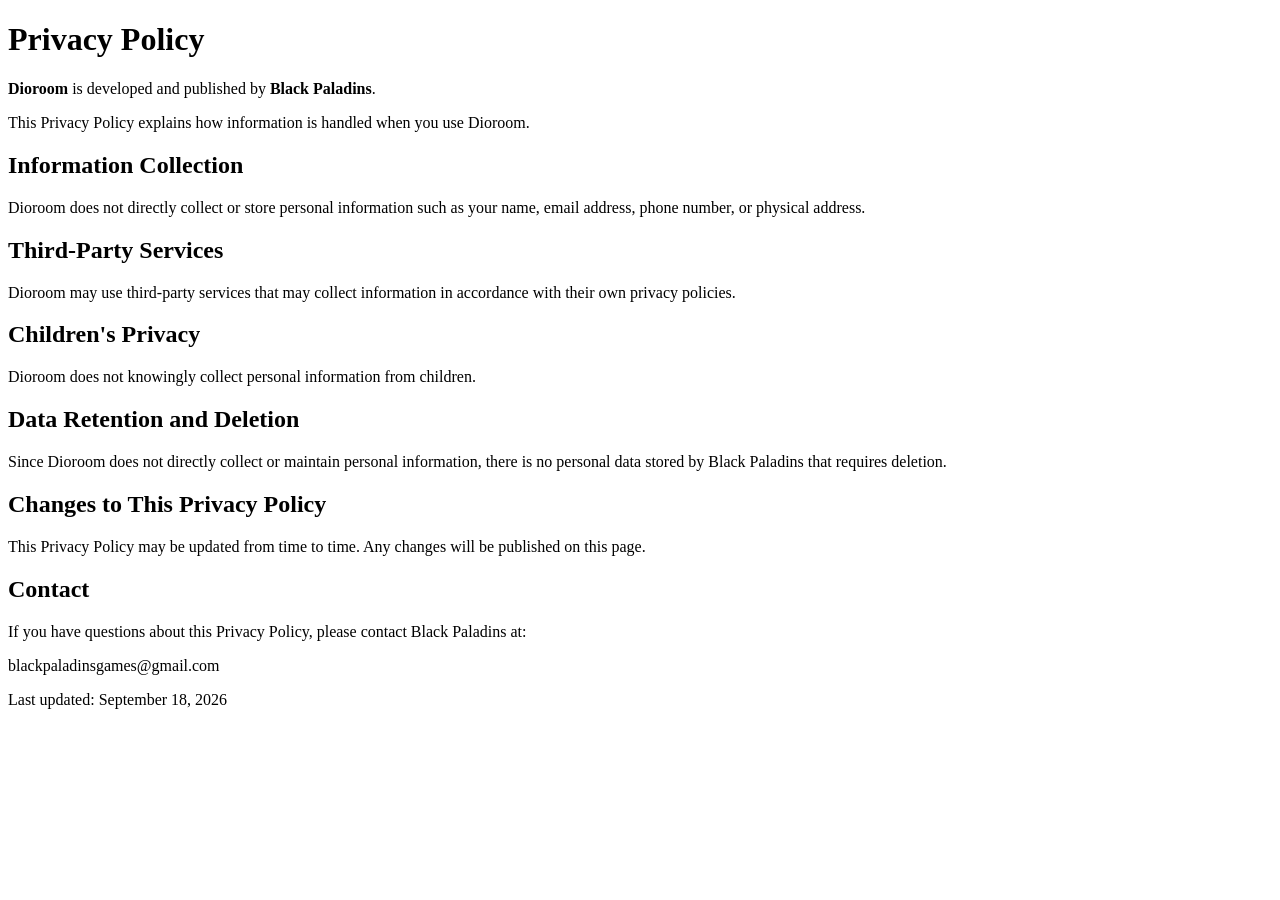
==== dioroom-privacy-policy.html @ cef67ee4 "Create dioroom-privacy-policy.html" ====
<!DOCTYPE html>
<html lang="en">
<head>
    <meta charset="UTF-8">
    <meta name="viewport" content="width=device-width, initial-scale=1.0">

    <title>Dioroom - Privacy Policy</title>

    <meta name="description"
          content="Privacy Policy for Dioroom by Black Paladins.">
</head>

<body>

    <main>
        <h1>Privacy Policy</h1>

        <p>
            <strong>Dioroom</strong> is developed and published by
            <strong>Black Paladins</strong>.
        </p>

        <p>
            This Privacy Policy explains how information is handled
            when you use Dioroom.
        </p>

        <h2>Information Collection</h2>

        <p>
            Dioroom does not directly collect or store personal information
            such as your name, email address, phone number, or physical address.
        </p>

        <h2>Third-Party Services</h2>

        <p>
            Dioroom may use third-party services that may collect information
            in accordance with their own privacy policies.
        </p>

        <h2>Children's Privacy</h2>

        <p>
            Dioroom does not knowingly collect personal information from children.
        </p>

        <h2>Data Retention and Deletion</h2>

        <p>
            Since Dioroom does not directly collect or maintain personal
            information, there is no personal data stored by Black Paladins
            that requires deletion.
        </p>

        <h2>Changes to This Privacy Policy</h2>

        <p>
            This Privacy Policy may be updated from time to time.
            Any changes will be published on this page.
        </p>

        <h2>Contact</h2>

        <p>
            If you have questions about this Privacy Policy, please contact
            Black Paladins at:
        </p>

        <p>
            blackpaladinsgames@gmail.com
        </p>

        <p>
            Last updated: September 18, 2026
        </p>
    </main>

</body>
</html>
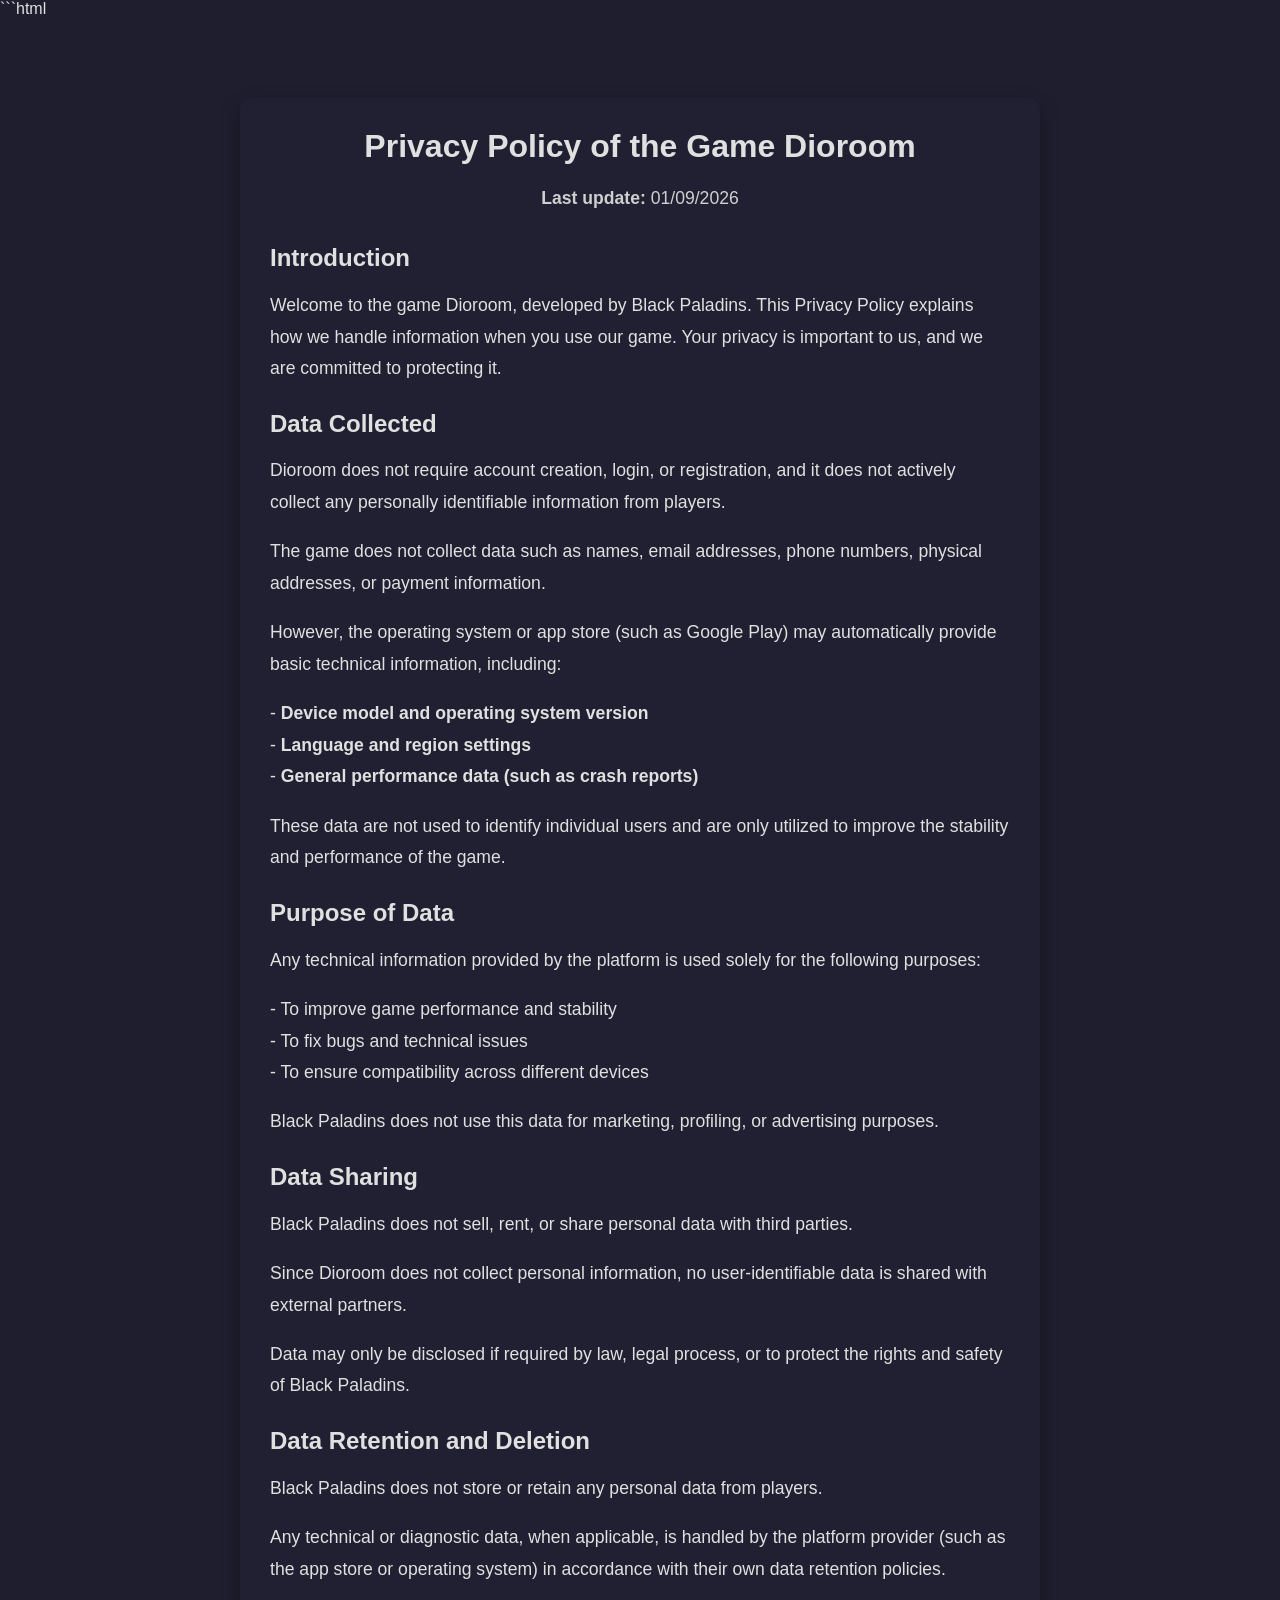
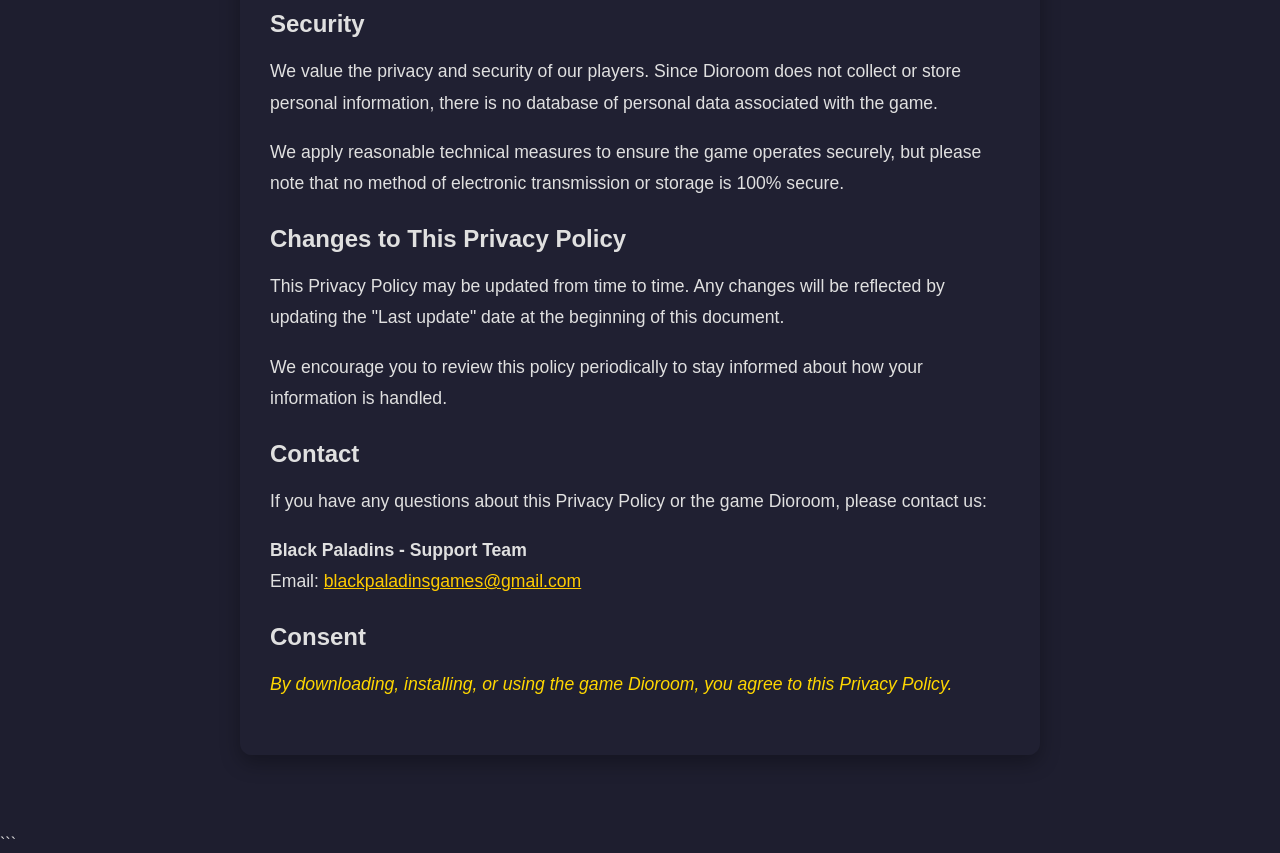
==== commit 2ecf63f7: "pages changes" ====
--- a/dioroom-privacy-policy.html
+++ b/dioroom-privacy-policy.html
@@ -1,3 +1,4 @@
+```html
 <!DOCTYPE html>
 <html lang="en">
 <head>
@@ -7,74 +8,270 @@
     <title>Dioroom - Privacy Policy</title>
 
     <meta name="description"
-          content="Privacy Policy for Dioroom by Black Paladins.">
+          content="Privacy Policy for Dioroom, developed by Black Paladins.">
+
+    <style>
+        * {
+            box-sizing: border-box;
+        }
+
+        body {
+            margin: 0;
+            font-family: Arial, sans-serif;
+            background-color: #1e1e2f;
+            color: #e0e0e0;
+        }
+
+        .privacy-policy-container {
+            display: flex;
+            justify-content: center;
+            align-items: flex-start;
+            min-height: 100vh;
+            padding: 80px 20px;
+        }
+
+        .privacy-policy-content {
+            max-width: 800px;
+            width: 100%;
+            padding: 30px;
+            border-radius: 12px;
+            background: rgba(34, 34, 51, 0.85);
+            box-shadow: 0 8px 20px rgba(0, 0, 0, 0.3);
+        }
+
+        h1 {
+            text-align: center;
+            margin-top: 0;
+            margin-bottom: 10px;
+        }
+
+        h2 {
+            margin-top: 0;
+            margin-bottom: 15px;
+        }
+
+        .last-update {
+            font-size: 1.1em;
+            text-align: center;
+            color: #cfcfcf;
+            margin-bottom: 30px;
+        }
+
+        .section {
+            margin-bottom: 25px;
+        }
+
+        p {
+            font-size: 1.1em;
+            line-height: 1.8;
+            color: #e0e0e0;
+            margin-bottom: 15px;
+        }
+
+        strong {
+            font-weight: bold;
+        }
+
+        a {
+            color: #ffcc00;
+            text-decoration: underline;
+        }
+
+        a:hover {
+            text-decoration: none;
+            color: #ffd700;
+        }
+
+        .consent-section p {
+            font-style: italic;
+            color: #ffd700;
+        }
+
+        @media (max-width: 600px) {
+            .privacy-policy-container {
+                padding: 30px 15px;
+            }
+
+            .privacy-policy-content {
+                padding: 20px;
+            }
+
+            p {
+                font-size: 1em;
+            }
+        }
+    </style>
 </head>
 
 <body>
 
-    <main>
-        <h1>Privacy Policy</h1>
-
-        <p>
-            <strong>Dioroom</strong> is developed and published by
-            <strong>Black Paladins</strong>.
+<div class="privacy-policy-container">
+
+    <main class="privacy-policy-content">
+
+        <h1>Privacy Policy of the Game Dioroom</h1>
+
+        <p class="last-update">
+            <strong>Last update:</strong> 01/09/2026
         </p>
 
-        <p>
-            This Privacy Policy explains how information is handled
-            when you use Dioroom.
-        </p>
-
-        <h2>Information Collection</h2>
-
-        <p>
-            Dioroom does not directly collect or store personal information
-            such as your name, email address, phone number, or physical address.
-        </p>
-
-        <h2>Third-Party Services</h2>
-
-        <p>
-            Dioroom may use third-party services that may collect information
-            in accordance with their own privacy policies.
-        </p>
-
-        <h2>Children's Privacy</h2>
-
-        <p>
-            Dioroom does not knowingly collect personal information from children.
-        </p>
-
-        <h2>Data Retention and Deletion</h2>
-
-        <p>
-            Since Dioroom does not directly collect or maintain personal
-            information, there is no personal data stored by Black Paladins
-            that requires deletion.
-        </p>
-
-        <h2>Changes to This Privacy Policy</h2>
-
-        <p>
-            This Privacy Policy may be updated from time to time.
-            Any changes will be published on this page.
-        </p>
-
-        <h2>Contact</h2>
-
-        <p>
-            If you have questions about this Privacy Policy, please contact
-            Black Paladins at:
-        </p>
-
-        <p>
-            blackpaladinsgames@gmail.com
-        </p>
-
-        <p>
-            Last updated: September 18, 2026
-        </p>
+        <section class="section">
+            <h2>Introduction</h2>
+
+            <p>
+                Welcome to the game Dioroom, developed by Black Paladins.
+                This Privacy Policy explains how we handle information when
+                you use our game. Your privacy is important to us, and we are
+                committed to protecting it.
+            </p>
+        </section>
+
+        <section class="section">
+            <h2>Data Collected</h2>
+
+            <p>
+                Dioroom does not require account creation, login, or registration,
+                and it does not actively collect any personally identifiable
+                information from players.
+            </p>
+
+            <p>
+                The game does not collect data such as names, email addresses,
+                phone numbers, physical addresses, or payment information.
+            </p>
+
+            <p>
+                However, the operating system or app store (such as Google Play)
+                may automatically provide basic technical information, including:
+            </p>
+
+            <p>
+                - <strong>Device model and operating system version</strong><br>
+                - <strong>Language and region settings</strong><br>
+                - <strong>General performance data (such as crash reports)</strong>
+            </p>
+
+            <p>
+                These data are not used to identify individual users and are only
+                utilized to improve the stability and performance of the game.
+            </p>
+        </section>
+
+        <section class="section">
+            <h2>Purpose of Data</h2>
+
+            <p>
+                Any technical information provided by the platform is used solely
+                for the following purposes:
+            </p>
+
+            <p>
+                - To improve game performance and stability<br>
+                - To fix bugs and technical issues<br>
+                - To ensure compatibility across different devices
+            </p>
+
+            <p>
+                Black Paladins does not use this data for marketing, profiling,
+                or advertising purposes.
+            </p>
+        </section>
+
+        <section class="section">
+            <h2>Data Sharing</h2>
+
+            <p>
+                Black Paladins does not sell, rent, or share personal data
+                with third parties.
+            </p>
+
+            <p>
+                Since Dioroom does not collect personal information, no
+                user-identifiable data is shared with external partners.
+            </p>
+
+            <p>
+                Data may only be disclosed if required by law, legal process,
+                or to protect the rights and safety of Black Paladins.
+            </p>
+        </section>
+
+        <section class="section">
+            <h2>Data Retention and Deletion</h2>
+
+            <p>
+                Black Paladins does not store or retain any personal data
+                from players.
+            </p>
+
+            <p>
+                Any technical or diagnostic data, when applicable, is handled
+                by the platform provider (such as the app store or operating
+                system) in accordance with their own data retention policies.
+            </p>
+        </section>
+
+        <section class="section">
+            <h2>Security</h2>
+
+            <p>
+                We value the privacy and security of our players. Since Dioroom
+                does not collect or store personal information, there is no
+                database of personal data associated with the game.
+            </p>
+
+            <p>
+                We apply reasonable technical measures to ensure the game
+                operates securely, but please note that no method of electronic
+                transmission or storage is 100% secure.
+            </p>
+        </section>
+
+        <section class="section">
+            <h2>Changes to This Privacy Policy</h2>
+
+            <p>
+                This Privacy Policy may be updated from time to time. Any
+                changes will be reflected by updating the "Last update" date
+                at the beginning of this document.
+            </p>
+
+            <p>
+                We encourage you to review this policy periodically to stay
+                informed about how your information is handled.
+            </p>
+        </section>
+
+        <section class="section">
+            <h2>Contact</h2>
+
+            <p>
+                If you have any questions about this Privacy Policy or the
+                game Dioroom, please contact us:
+            </p>
+
+            <p>
+                <strong>Black Paladins - Support Team</strong><br>
+                Email:
+                <a href="mailto:blackpaladinsgames@gmail.com">
+                    blackpaladinsgames@gmail.com
+                </a>
+            </p>
+        </section>
+
+        <section class="section consent-section">
+            <h2>Consent</h2>
+
+            <p>
+                By downloading, installing, or using the game Dioroom,
+                you agree to this Privacy Policy.
+            </p>
+        </section>
+
     </main>
 
+</div>
+
 </body>
-</html>+</html>
+```
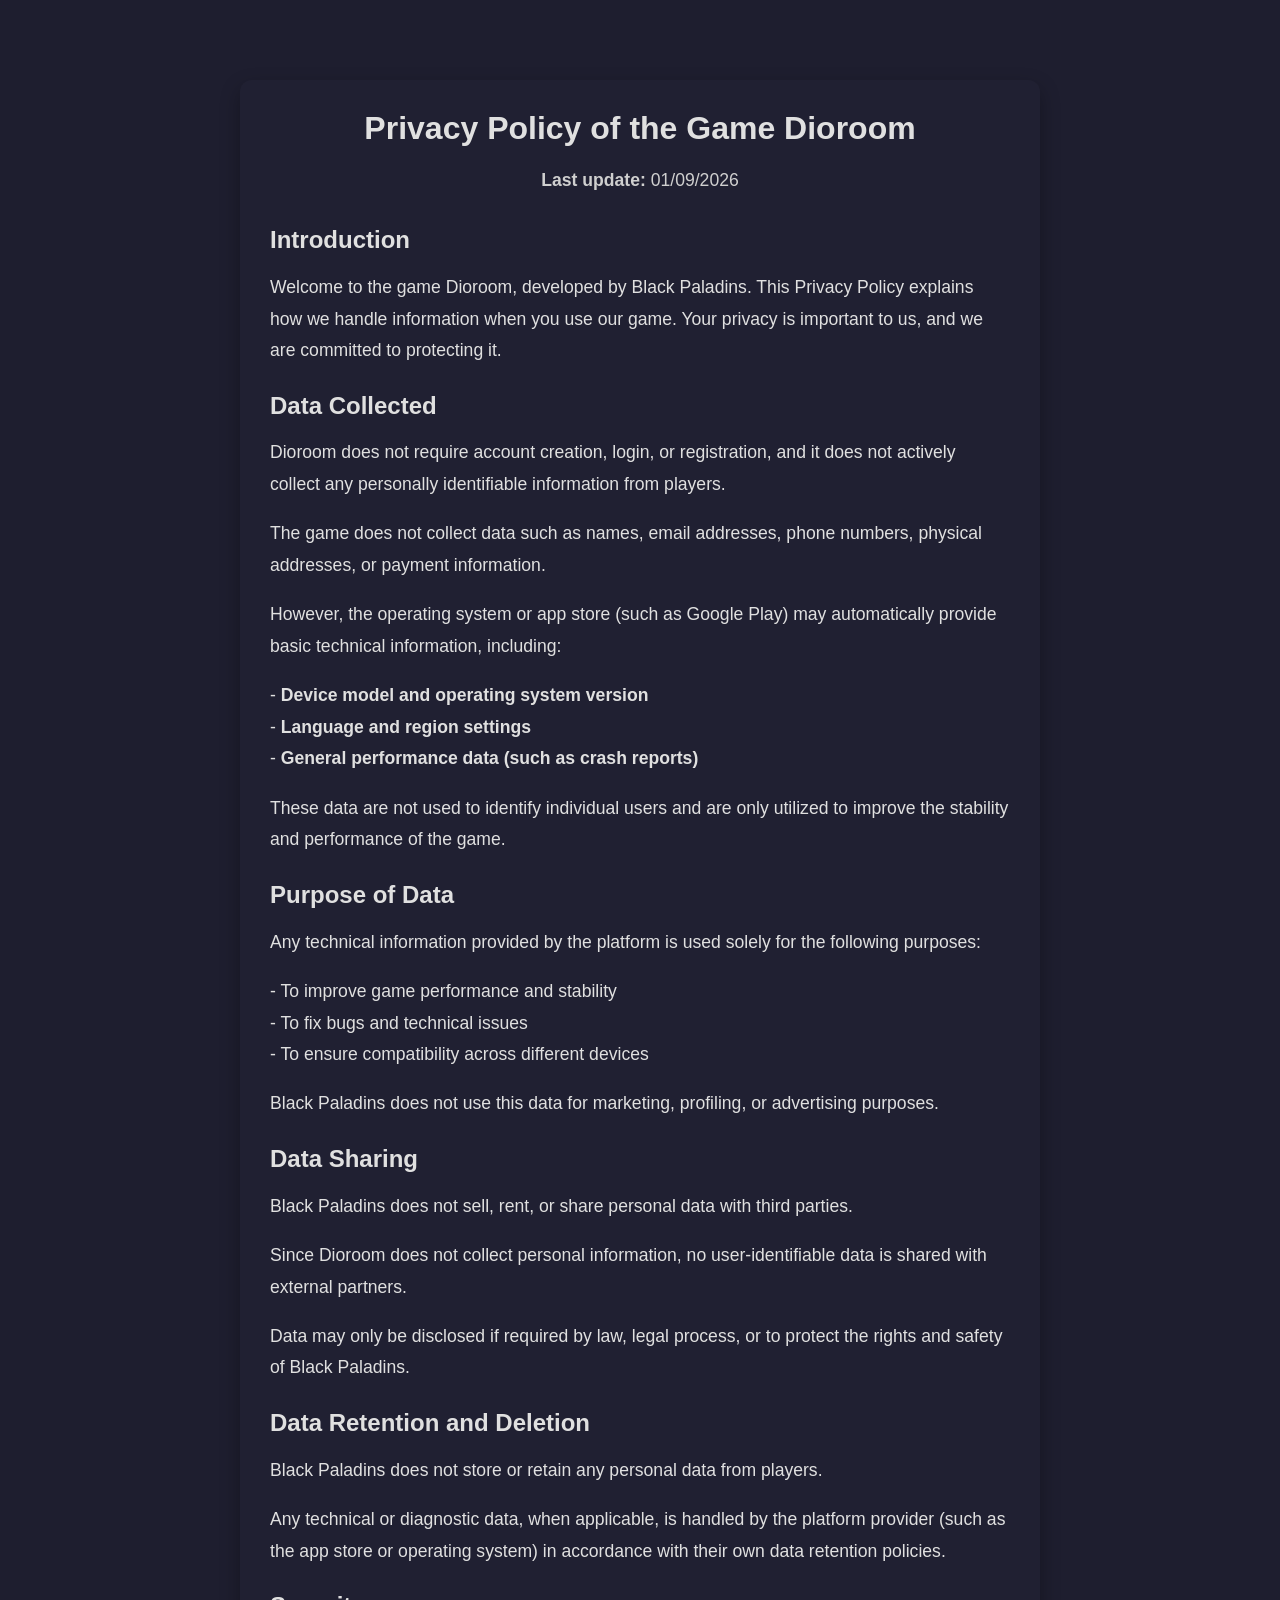
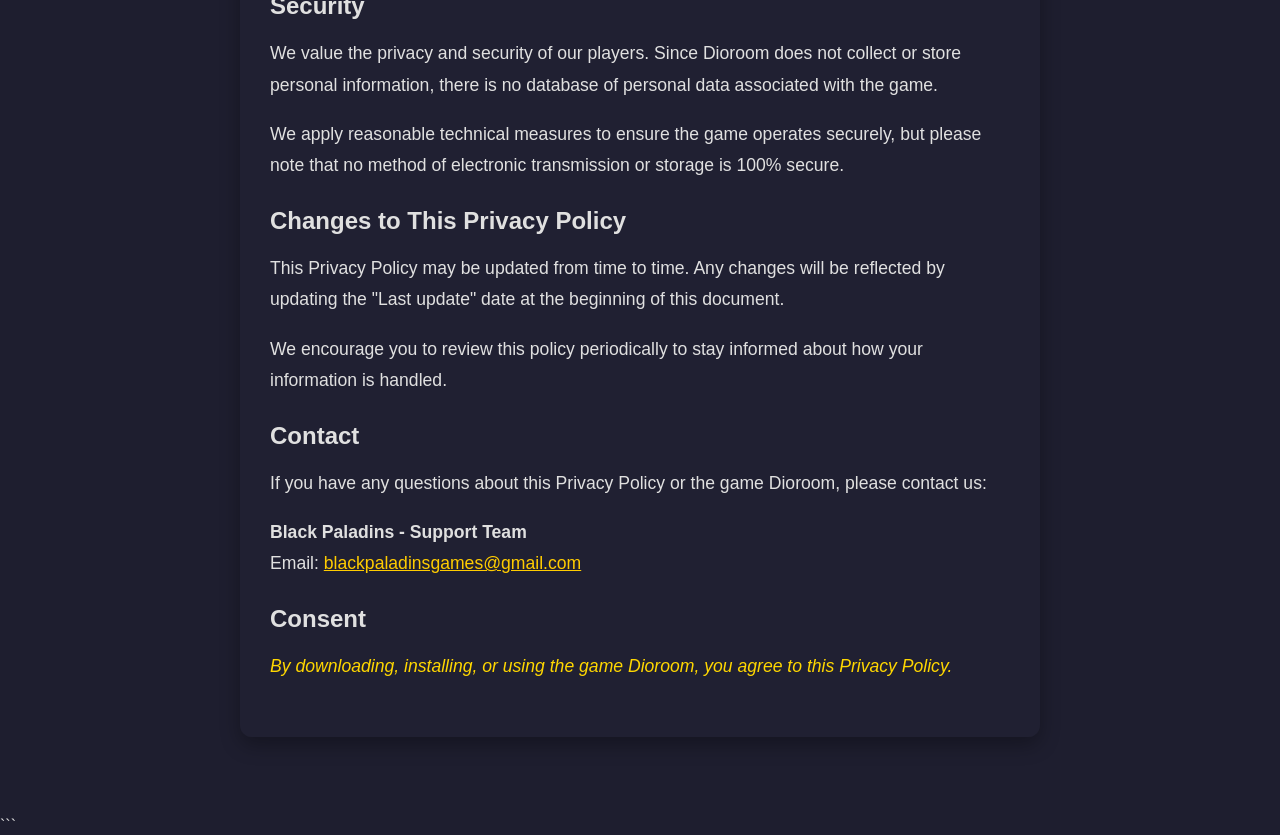
==== commit 22545ea4: "Update dioroom-privacy-policy.html" ====
--- a/dioroom-privacy-policy.html
+++ b/dioroom-privacy-policy.html
@@ -1,4 +1,3 @@
-```html
 <!DOCTYPE html>
 <html lang="en">
 <head>
